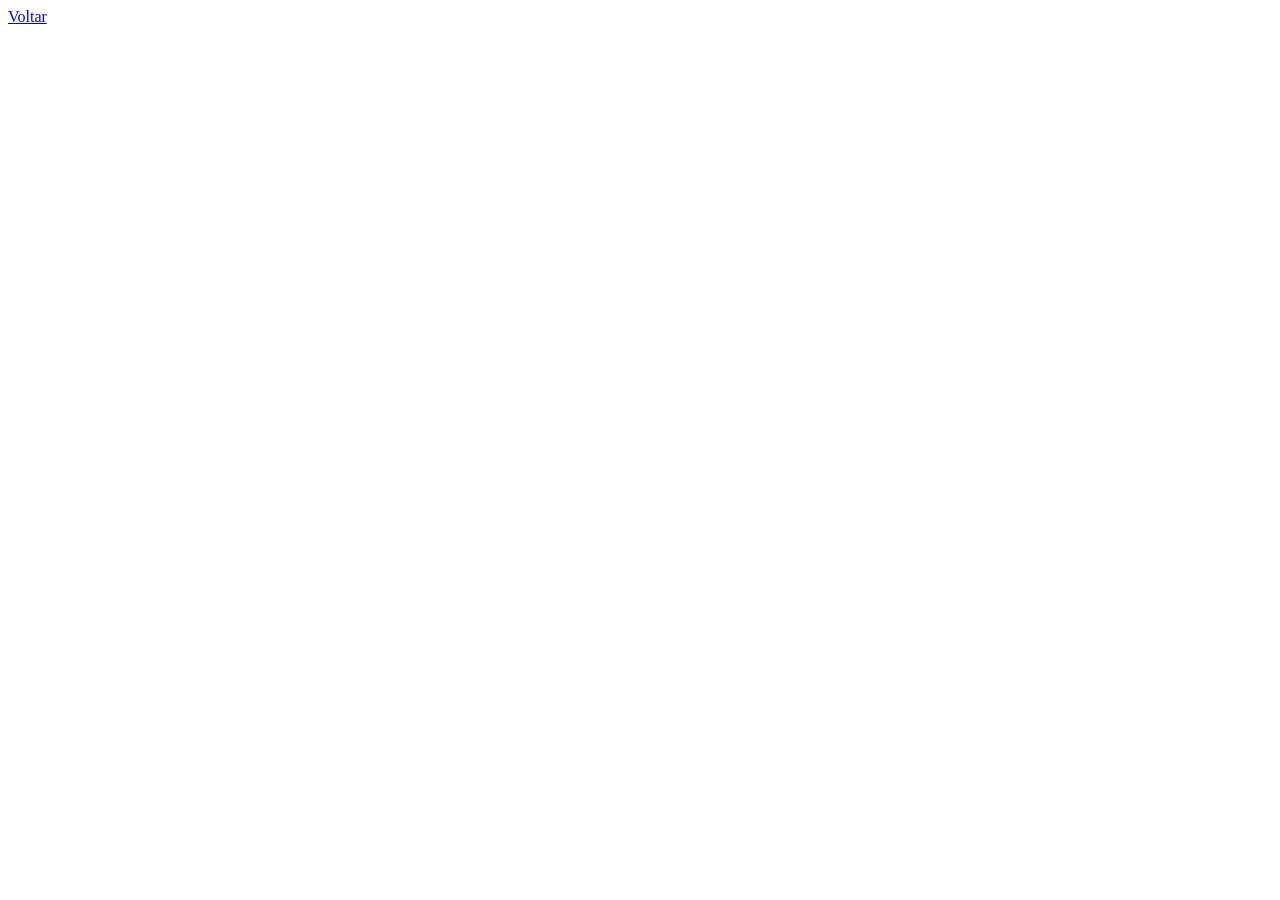
==== pages/imc.html @ a575fc30 "Adicionando conteúdo as páginas HTML" ====
<!DOCTYPE html>
<html lang="pt-br">
<head>
    <meta charset="UTF-8">
    <meta name="viewport" content="width=device-width, initial-scale=1.0">
    <title>FitLife</title>
</head>
<body>
    <a href="../index.html">Voltar</a>
</body>
</html>
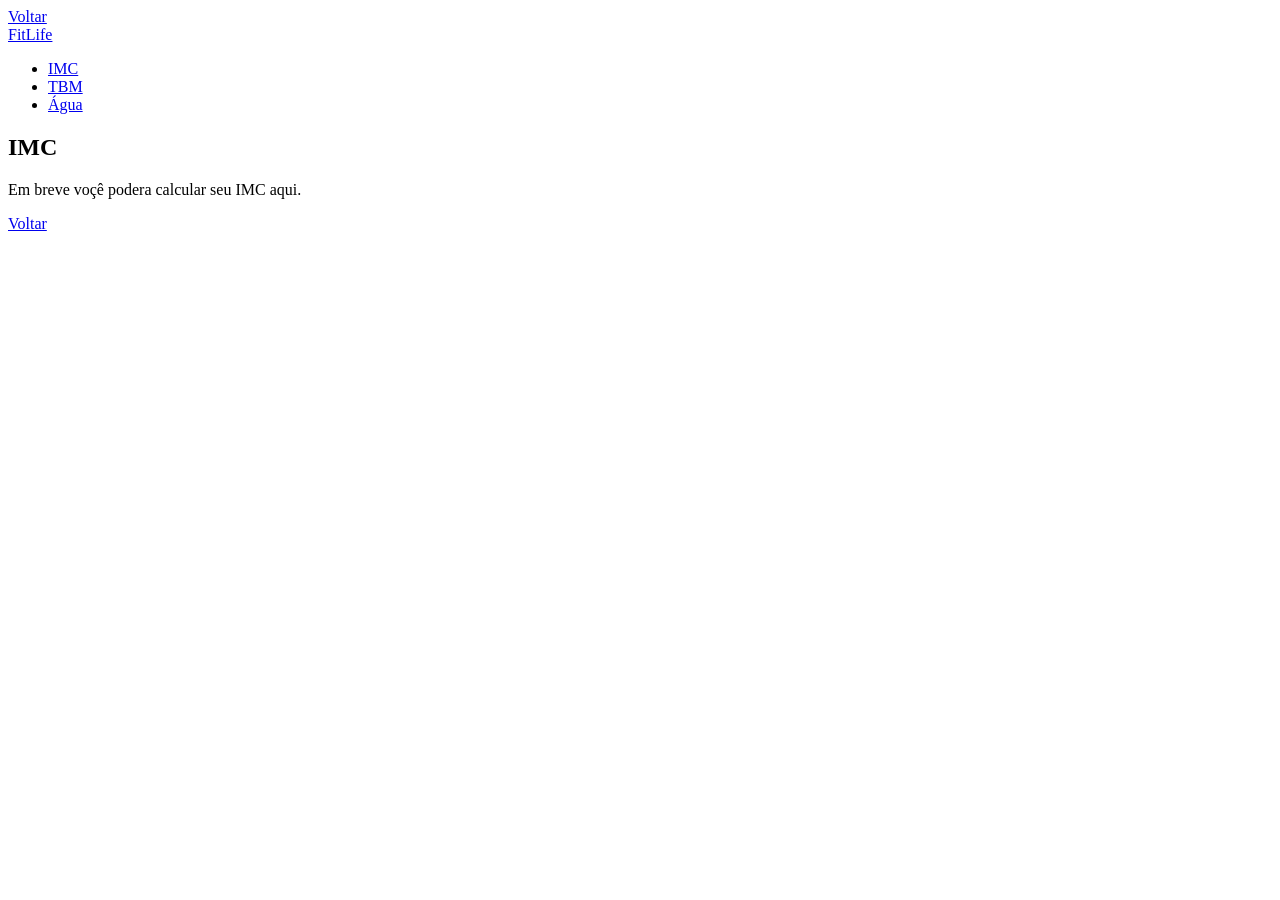
==== commit 8b2608eb: "Adicionando HTML semantico ao nosso projeto" ====
--- a/pages/imc.html
+++ b/pages/imc.html
@@ -3,9 +3,35 @@
 <head>
     <meta charset="UTF-8">
     <meta name="viewport" content="width=device-width, initial-scale=1.0">
-    <title>FitLife</title>
+    <title>FitLife | IMC</title>
 </head>
-<body>
+<body style="font-family: Poppins;">
     <a href="../index.html">Voltar</a>
+    
+    <nav>
+    <a href="index.html">FitLife</a>
+
+    <ul>
+        <li><a href="imc.html">IMC</a></li>
+        <li><a href="tbm.html">TBM</a></li>
+        <li><a href="water.html">Água</a></li>
+    </ul>
+    </nav>
+
+    <main>
+        <section>
+            <header>
+                <h1>IMC</h1>
+                <p>Em breve voçê podera calcular seu IMC aqui.</p>
+            </header>
+            <a href="../index.html">Voltar</a>
+        </section>
+    </main>
+
+
+
+
+
+
 </body>
 </html>
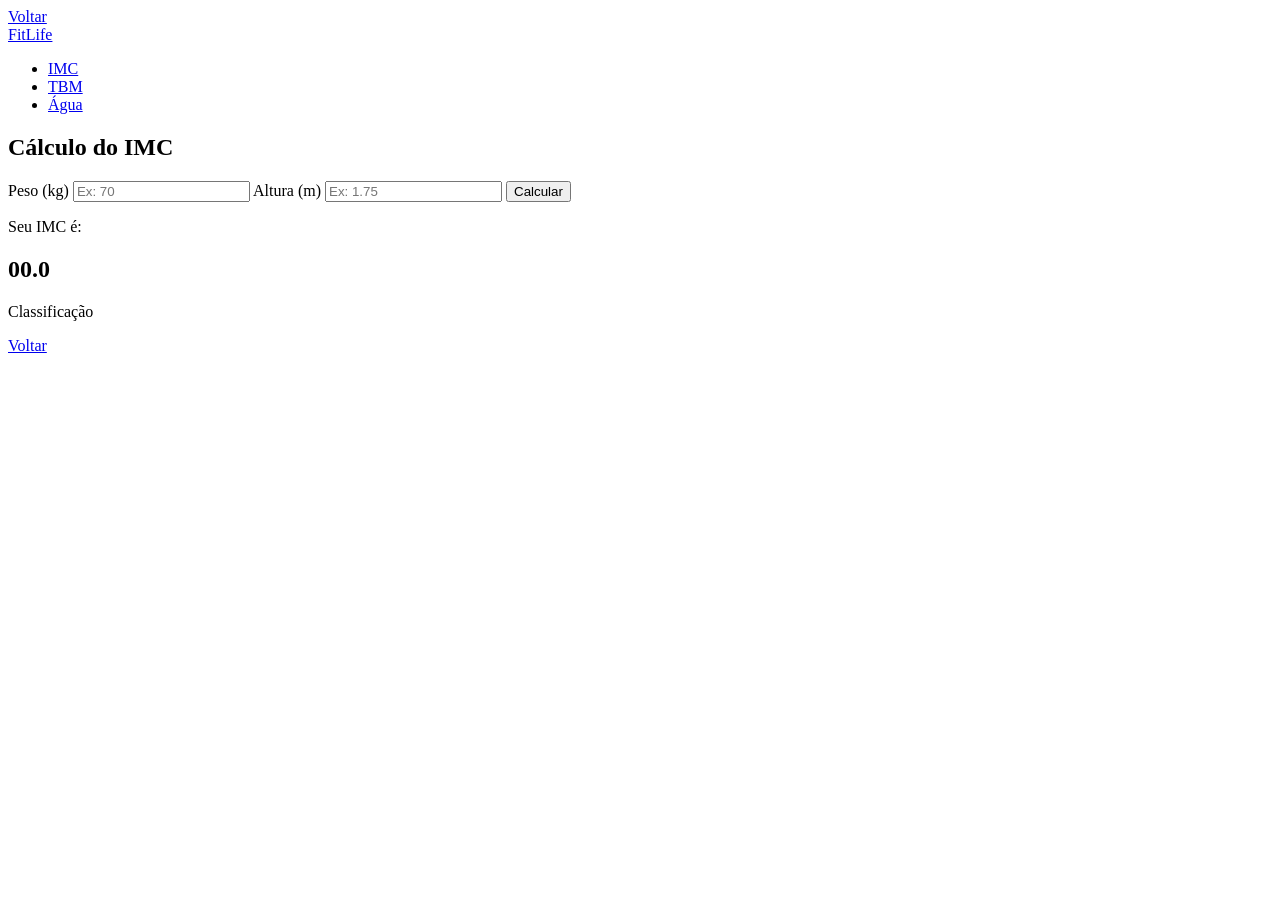
==== commit 4e40326c: "adicionando formulários" ====
--- a/pages/imc.html
+++ b/pages/imc.html
@@ -20,12 +20,32 @@
 
     <main>
         <section>
-            <header>
-                <h1>IMC</h1>
-                <p>Em breve voçê podera calcular seu IMC aqui.</p>
-            </header>
+
+            <h1>Cálculo do IMC</h1>
+
+            <form>
+
+                <label for="weight">Peso (kg)</label>
+                <input type="number" id="weight" placeholder="Ex: 70" required>
+
+                <label for="">Altura (m)</label>
+                <input type="number" id="height" placeholder="Ex: 1.75"required
+                step="any">
+
+                <button type="submit">Calcular</button>
+
+            </form>
+
+            <div>
+                <p>Seu IMC é:</p>
+                <h2>00.0</h2>
+                <p>Classificação</p>
+            </div>
+
+
             <a href="../index.html">Voltar</a>
         </section>
+
     </main>
 
 
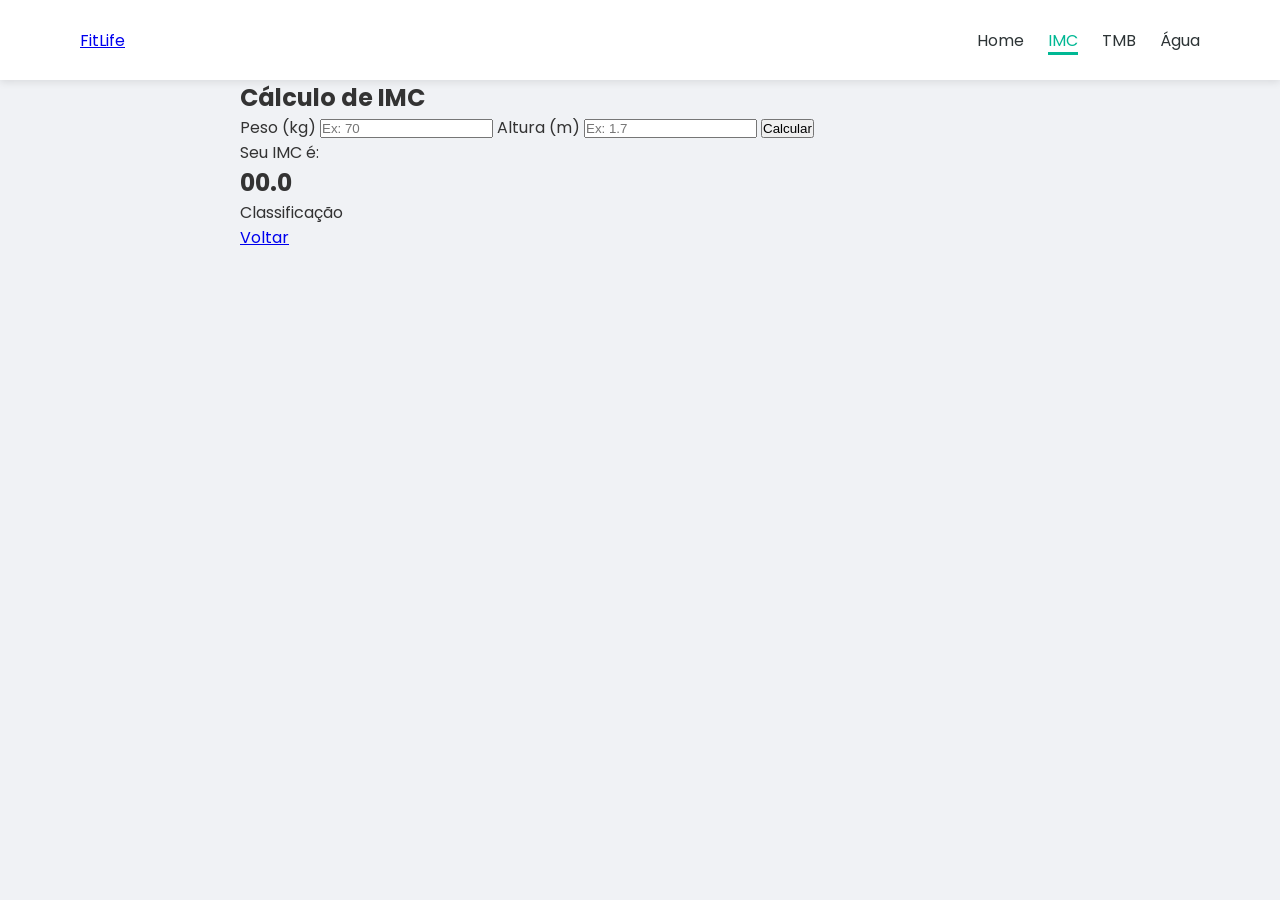
==== commit a9ca8677: "adicionado estilização a home" ====
--- a/pages/imc.html
+++ b/pages/imc.html
@@ -1,36 +1,45 @@
 <!DOCTYPE html>
-<html lang="pt-br">
+<html lang="pt-BR">
 <head>
     <meta charset="UTF-8">
     <meta name="viewport" content="width=device-width, initial-scale=1.0">
+    <link rel="preconnect" href="https://fonts.googleapis.com">
+    <link rel="preconnect" href="https://fonts.gstatic.com" crossorigin>
+    <link rel="stylesheet" href="../css/styles.css">
+    <link
+    rel="stylesheet"
+    href="https://cdnjs.cloudflare.com/ajax/libs/font-awesome/6.0.0/css/all.min.css"
+    />
+    <link href="https://fonts.googleapis.com/css2?family=Poppins:ital,wght@0,100;0,200;0,300;0,400;0,500;0,600;0,700;0,800;0,900;1,100;1,200;1,300;1,400;1,500;1,600;1,700;1,800;1,900&display=swap" rel="stylesheet">
     <title>FitLife | IMC</title>
 </head>
-<body style="font-family: Poppins;">
-    <a href="../index.html">Voltar</a>
-    
+<body>
+
     <nav>
-    <a href="index.html">FitLife</a>
+        <a href="../index.html">FitLife</a>
 
-    <ul>
-        <li><a href="imc.html">IMC</a></li>
-        <li><a href="tbm.html">TBM</a></li>
-        <li><a href="water.html">Água</a></li>
-    </ul>
+        <ul class="nav-links">
+            <li><a class="nav-link" href="../index.html">Home</a></li>
+            <li><a class="nav-link" id="nav-active" href="imc.html">IMC</a></li>
+            <li><a class="nav-link" href="tmb.html">TMB</a></li>
+            <li><a class="nav-link" href="water.html">Água</a></li>
+        </ul>
     </nav>
 
     <main>
         <section>
 
-            <h1>Cálculo do IMC</h1>
+            <h1>Cálculo de IMC</h1>
 
             <form>
 
                 <label for="weight">Peso (kg)</label>
                 <input type="number" id="weight" placeholder="Ex: 70" required>
 
-                <label for="">Altura (m)</label>
-                <input type="number" id="height" placeholder="Ex: 1.75"required
-                step="any">
+                <label for="height">Altura (m)</label>
+                <input type="number" id="height" placeholder="Ex: 1.7" required
+                step="any"
+                >
 
                 <button type="submit">Calcular</button>
 
@@ -45,13 +54,8 @@
 
             <a href="../index.html">Voltar</a>
         </section>
-
+        
     </main>
-
-
-
-
-
-
+    
 </body>
 </html>
--- a/css/styles.css
+++ b/css/styles.css
@@ -0,0 +1,113 @@
+* {
+    margin: 0;
+    padding: 0;
+    box-sizing: border-box;
+}
+
+body {
+    font-family: 'Poppins', sans-serif;
+    background-color: #f0f2f5;
+    color: #333
+}
+
+nav {
+    /* flexbox */
+    display: flex;
+    justify-content: space-between;
+    align-items: center;
+
+    height: 80px;
+    background-color: #fff;
+    padding: 0 80px;
+    box-shadow: 0 2px 8px rgba(0 , 0, 0, 0.1);
+}
+
+.logo {
+    /* flexbox */
+    display: flex;
+    align-items: center;
+    gap: 8px;
+    font-size:24px;
+    color: #00b894;
+    text-decoration: none;
+    font-weight: 600;
+}
+
+.nav-links {
+    display: flex;
+    list-style: none;
+    gap: 24px
+}
+
+.nav-link {
+    text-decoration: none;
+    color: #2d3436;
+    font-size: 16px;
+}
+
+
+.nav-link :hover {
+
+    color: #00b894;
+
+}
+
+
+#nav-active { 
+    border-bottom: 3px #00b894 solid;
+    color: #00b894
+}
+
+
+.header-container{
+    text-align: center;
+}
+
+.header-container span{
+    font-size: 40px;
+
+}
+
+.header-container span{
+    color: #00b894;
+}
+
+main {
+
+width: 800px;
+margin: 0 auto;
+
+}
+
+.cards-section{
+
+    margin-top: 32px;
+    display: flex;
+    gap: 24px;
+    text-align: center;
+}
+
+
+.feature-card{
+    background-color: #fff;
+    color: #333;
+    padding: 24px;
+    border-radius: 10px;
+    text-align: center;
+    text-decoration: none;
+    box-shadow: 0 10px rgba(0, 0, 0, 0.05);
+    width: 250px;
+}
+
+.feature-card:hover{
+
+    border: 2px solid #00b894;
+
+}
+
+
+ .feature-card i {
+    font-size: 48px;
+    color: #00b894;
+    margin-bottom: 16px;
+ }
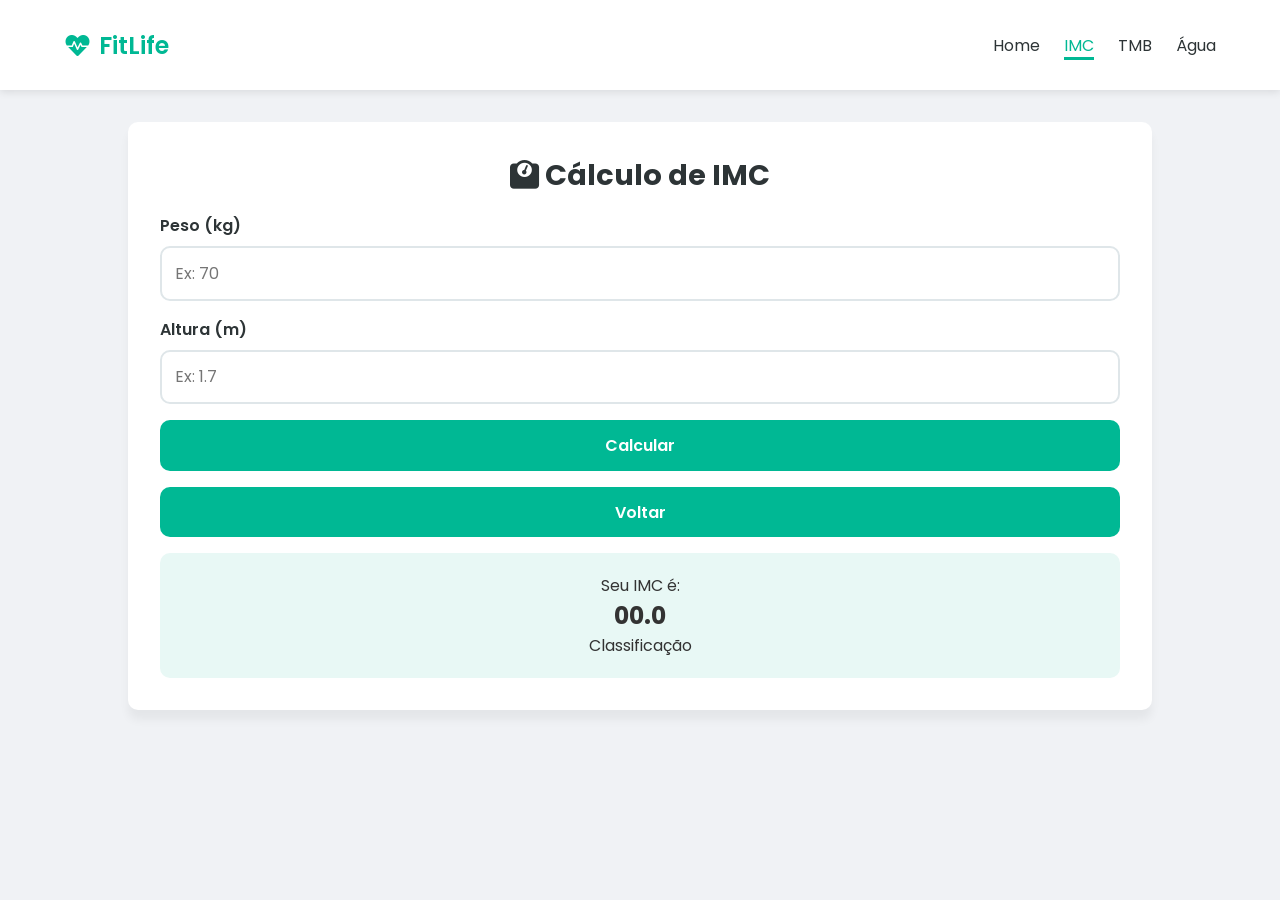
==== commit a3741aa7: "adicionando css na página IMC" ====
--- a/pages/imc.html
+++ b/pages/imc.html
@@ -16,7 +16,9 @@
 <body>
 
     <nav>
-        <a href="../index.html">FitLife</a>
+        <a class="logo" href="../index.html">
+            <i class="fas fa-heartbeat"></i> FitLife
+        </a>
 
         <ul class="nav-links">
             <li><a class="nav-link" href="../index.html">Home</a></li>
@@ -27,32 +29,35 @@
     </nav>
 
     <main>
-        <section>
+        <section class="tool-container">
 
-            <h1>Cálculo de IMC</h1>
+            <div class="tool-container-title">
+                <h2><i class="fas fa-weight"></i> Cálculo de IMC</h2>
+            </div>
 
             <form>
+                <div class="form-group">
+                    <label for="weight">Peso (kg)</label>
+                    <input type="number" id="weight" placeholder="Ex: 70" required>
+                </div>
 
-                <label for="weight">Peso (kg)</label>
-                <input type="number" id="weight" placeholder="Ex: 70" required>
+                <div class="form-group">
+                    <label for="height">Altura (m)</label>
+                    <input type="number" id="height" placeholder="Ex: 1.7" required
+                    step="any"
+                    >
+                </div>
 
-                <label for="height">Altura (m)</label>
-                <input type="number" id="height" placeholder="Ex: 1.7" required
-                step="any"
-                >
-
-                <button type="submit">Calcular</button>
-
+                <button class="action-btn" type="submit">Calcular</button>
+                <a class="action-btn" href="../index.html">Voltar</a>
             </form>
 
-            <div>
+            <div class="result-box">
                 <p>Seu IMC é:</p>
                 <h2>00.0</h2>
                 <p>Classificação</p>
             </div>
 
-
-            <a href="../index.html">Voltar</a>
         </section>
         
     </main>
--- a/css/styles.css
+++ b/css/styles.css
@@ -1,3 +1,19 @@
+/* css-01-variaveis-globais */
+:root {
+  --primary-color: #00b894;
+  --primary-dark: #019477;
+  --secondary-color: #2d3436;
+  --background-color: #f0f2f5;
+  --card-color: #ffffff;
+  --text-color: #333333;
+  --muted-color: #636e72;
+  --danger-color: #d63031;
+  --water-color: #0984e3;
+  --border-color: #dfe6e9;
+
+  --shadow-md:0 10px 10px rgba(0, 0, 0, 0.05);
+}
+
 * {
     margin: 0;
     padding: 0;
@@ -6,19 +22,18 @@
 
 body {
     font-family: 'Poppins', sans-serif;
-    background-color: #f0f2f5;
-    color: #333
+    background-color: var(--background-color);
+    color: var(--text-color)
 }
 
 nav {
-    /* flexbox */
     display: flex;
     justify-content: space-between;
     align-items: center;
 
-    height: 80px;
-    background-color: #fff;
-    padding: 0 80px;
+    height: 10vh;
+    background-color: var(--card-color);
+    padding: 0 5%;
     box-shadow: 0 2px 8px rgba(0 , 0, 0, 0.1);
 }
 
@@ -26,9 +41,9 @@
     /* flexbox */
     display: flex;
     align-items: center;
-    gap: 8px;
-    font-size:24px;
-    color: #00b894;
+    gap: 0.5rem;
+    font-size: 1.5rem;
+    color: var(--primary-color);
     text-decoration: none;
     font-weight: 600;
 }
@@ -36,78 +51,148 @@
 .nav-links {
     display: flex;
     list-style: none;
-    gap: 24px
+    gap: 1.5rem;
 }
 
 .nav-link {
     text-decoration: none;
-    color: #2d3436;
-    font-size: 16px;
+    color: var(--secondary-color);
+    font-size: 1rem;
 }
 
-
-.nav-link :hover {
-
-    color: #00b894;
-
+.nav-link:hover {
+    color: var(--primary-color)
 }
 
-
 #nav-active { 
-    border-bottom: 3px #00b894 solid;
-    color: #00b894
+    border-bottom: 3px var(--primary-color) solid;
+    color: var(--primary-color)
 }
 
+.header-container {
+    text-align: center;
+    padding: 2.5rem 0;
+}
 
-.header-container{
+.header-container h1 {
+    font-size: 2.5rem;
+}
+
+.header-container span {
+    color: var(--primary-color)
+}
+
+main {
+    width: 80vw;
+    margin: 0 auto;
+    padding: 2rem 0;
+}
+
+.cards-section {
+    display: flex;
+    justify-content: center;
+    flex-wrap: wrap;
+    gap: 1.5rem;
     text-align: center;
 }
 
-.header-container span{
-    font-size: 40px;
-
+.feature-card {
+    background-color: var(--card-color);
+    color: var(--text-color);
+    padding: 1.5rem;
+    border-radius: 10px;
+    text-align: center;
+    text-decoration: none;
+    box-shadow: var(--shadow-md);
+    width: 16rem;
 }
 
-.header-container span{
-    color: #00b894;
+.feature-card:hover {
+    border: 2px solid var(--primary-color);
 }
 
-main {
-
-width: 800px;
-margin: 0 auto;
-
+.feature-card i {
+    font-size: 3rem;
+    color: var(--primary-color);
+    margin-bottom: 1rem;
 }
 
-.cards-section{
+.tool-container {
+    display: flex;
+    flex-direction: column;
+    gap: 1rem;
 
-    margin-top: 32px;
-    display: flex;
-    gap: 24px;
+    width: 100%;
+    padding: 2rem;
+
+    background-color: var(--card-color);
+    box-shadow: var(--shadow-md);
+    border-radius: 10px;
+}
+
+.tool-container-title { 
     text-align: center;
 }
 
+.tool-container-title h2 {
+    color: var(--secondary-color);
+    font-size: 1.8rem;
+}
 
-.feature-card{
-    background-color: #fff;
-    color: #333;
-    padding: 24px;
+.tool-container form {
+    display: flex;
+    flex-direction: column;
+    gap: 1rem;
+}
+
+.form-group {
+    display: flex;
+    flex-direction: column;
+    gap: 0.5rem;
+}
+
+.form-group label {
+    font-weight: 600;
+    color: var(--secondary-color);
+}
+
+.form-group input {
+    padding: 0.8rem;
+    border: 2px solid var(--border-color);
+    border-radius: 10px;
+    font-size: 1rem;
+    font-family: inherit;
+}
+
+.action-btn {
+    padding: 0.8rem 1rem;
+    background-color: var(--primary-color);
+    color: var(--card-color);
+    border: none;
+    border-radius: 10px;
+    font-size: 1rem;
+    font-weight: 600;
+    font-family: inherit;
+    cursor: pointer;
+    text-decoration: none;
+    text-align: center;
+}
+
+.action-btn:hover{
+    background-color: var(--primary-dark);
+}
+
+.btn-back{
+    background-color: var(--muted-color);
+}
+
+.btn-back:hover{
+    background-color: var(--secondary-color);
+}
+
+.result-box{
+    padding: 1.25rem;
+    background-color: #e8f8f5;
     border-radius: 10px;
     text-align: center;
-    text-decoration: none;
-    box-shadow: 0 10px rgba(0, 0, 0, 0.05);
-    width: 250px;
-}
-
-.feature-card:hover{
-
-    border: 2px solid #00b894;
-
-}
-
-
- .feature-card i {
-    font-size: 48px;
-    color: #00b894;
-    margin-bottom: 16px;
- }
+}
